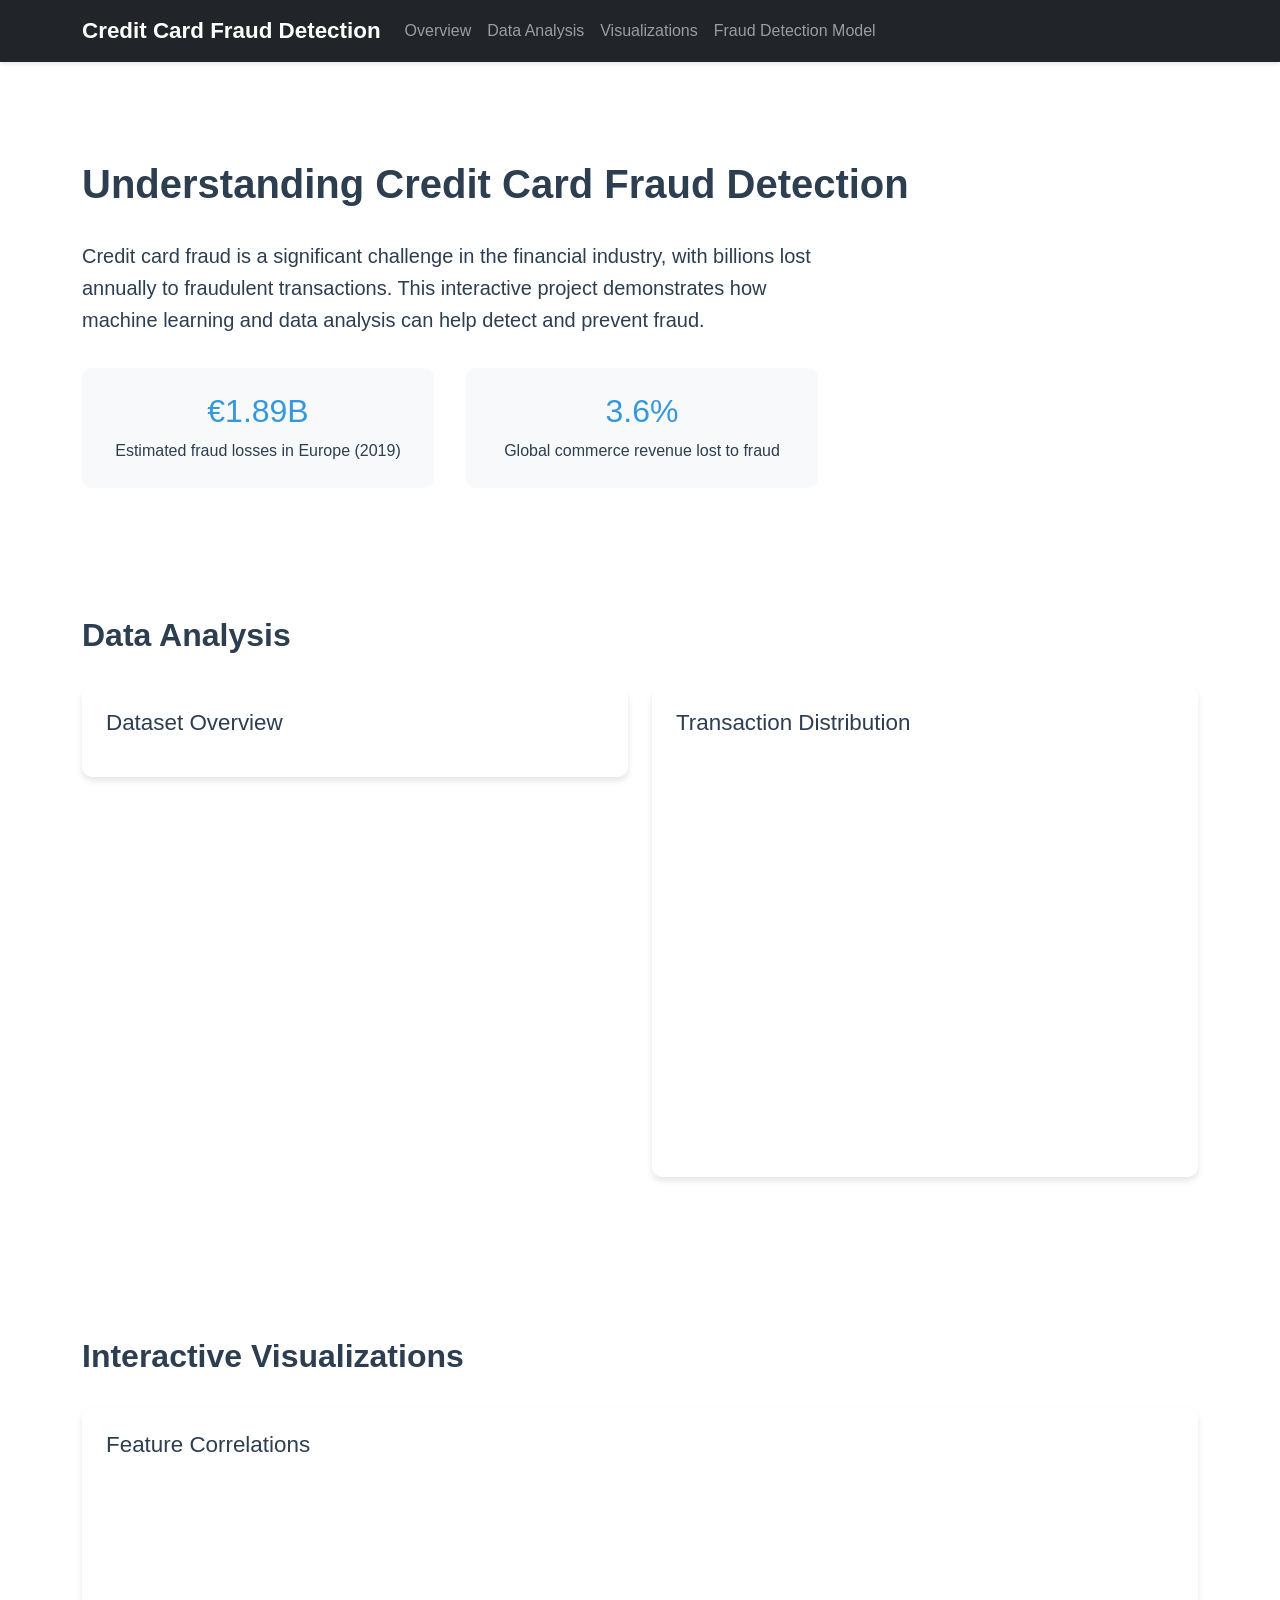
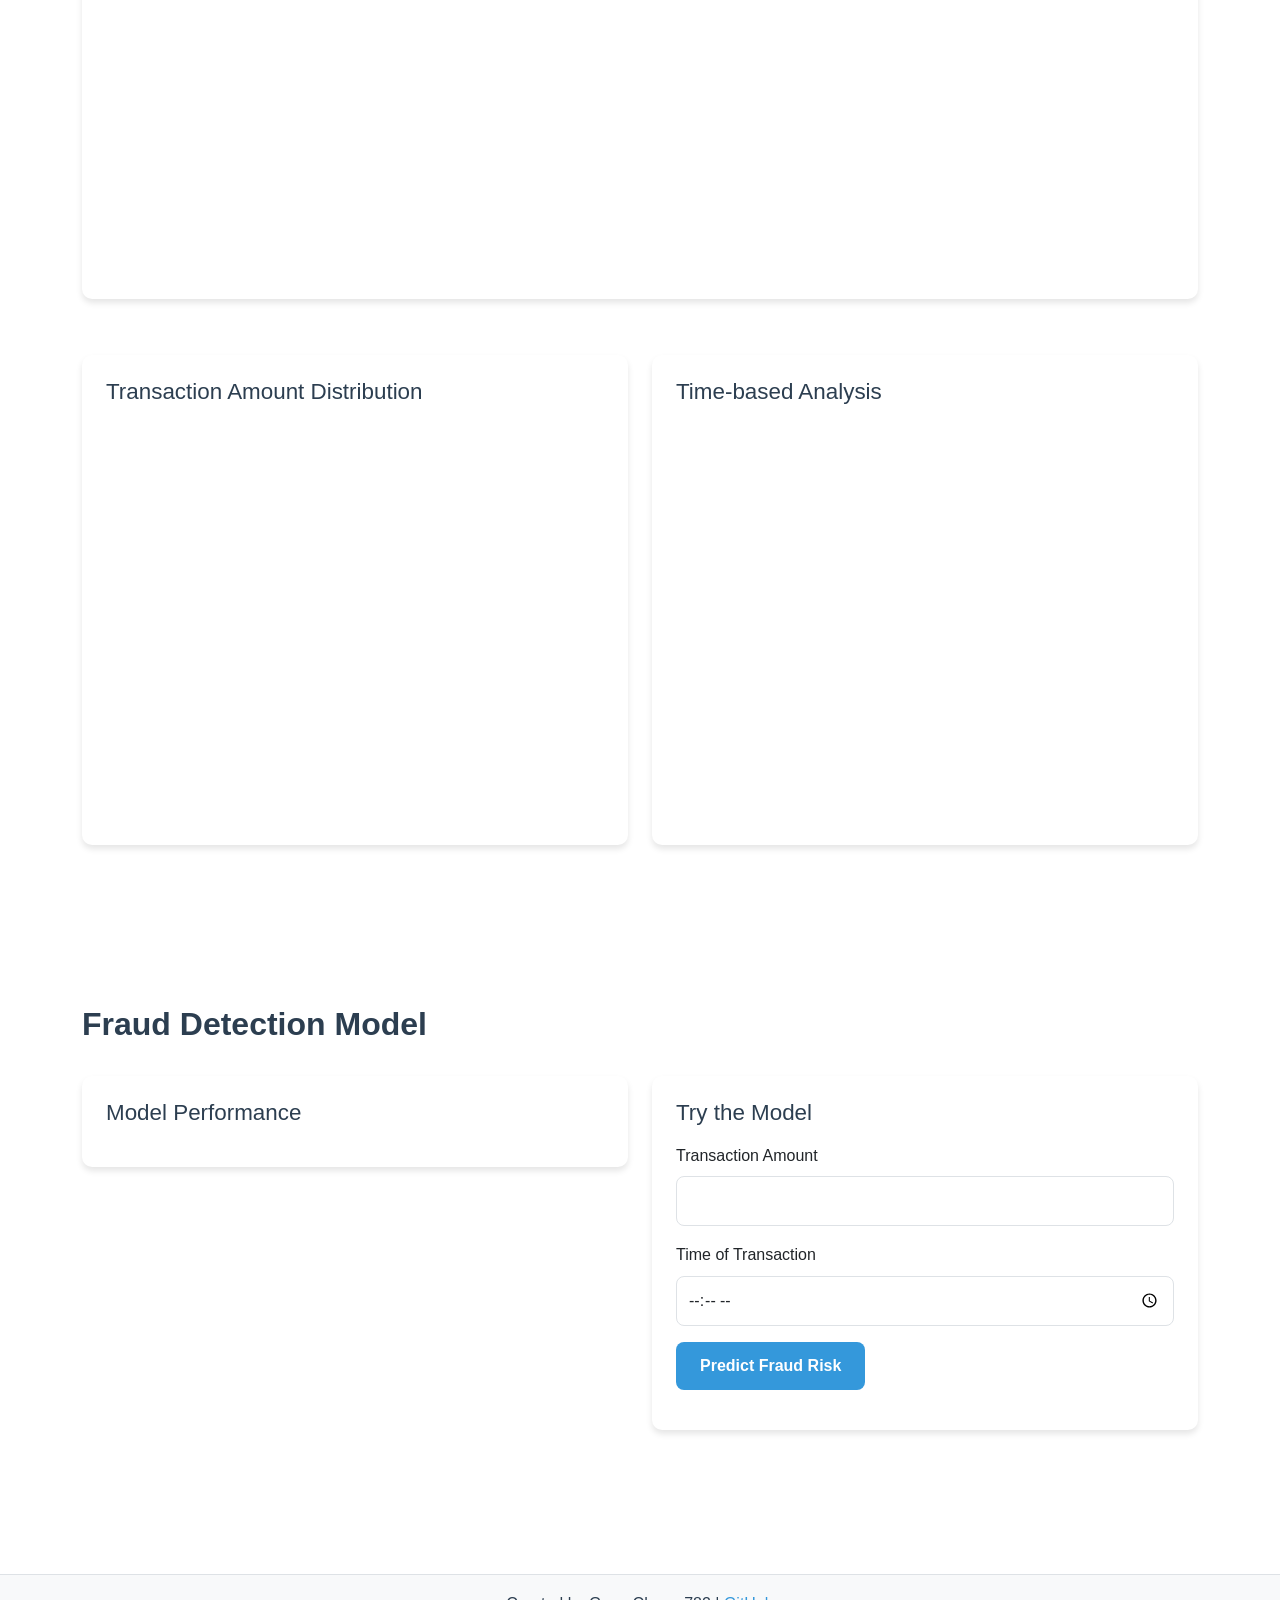
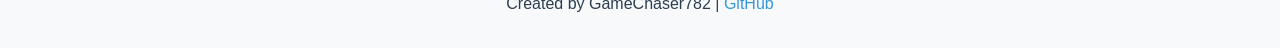
==== index.html @ 6f9bd724 "Remove Jupyter notebook and add web application files for credit card fraud detection project, inclu" ====
<!DOCTYPE html>
<html lang="en">
<head>
    <meta charset="UTF-8">
    <meta name="viewport" content="width=device-width, initial-scale=1.0">
    <title>Credit Card Fraud Detection - Interactive Analysis</title>
    <link href="https://cdn.jsdelivr.net/npm/bootstrap@5.3.0/dist/css/bootstrap.min.css" rel="stylesheet">
    <link rel="stylesheet" href="styles/main.css">
    <script src="https://d3js.org/d3.v7.min.js"></script>
    <script src="https://cdn.plot.ly/plotly-latest.min.js"></script>
</head>
<body>
    <nav class="navbar navbar-expand-lg navbar-dark bg-dark fixed-top">
        <div class="container">
            <a class="navbar-brand" href="#">Credit Card Fraud Detection</a>
            <button class="navbar-toggler" type="button" data-bs-toggle="collapse" data-bs-target="#navbarNav">
                <span class="navbar-toggler-icon"></span>
            </button>
            <div class="collapse navbar-collapse" id="navbarNav">
                <ul class="navbar-nav">
                    <li class="nav-item">
                        <a class="nav-link" href="#overview">Overview</a>
                    </li>
                    <li class="nav-item">
                        <a class="nav-link" href="#data-analysis">Data Analysis</a>
                    </li>
                    <li class="nav-item">
                        <a class="nav-link" href="#visualizations">Visualizations</a>
                    </li>
                    <li class="nav-item">
                        <a class="nav-link" href="#model">Fraud Detection Model</a>
                    </li>
                </ul>
            </div>
        </div>
    </nav>

    <main class="container mt-5 pt-5">
        <!-- Overview Section -->
        <section id="overview" class="section">
            <h1>Understanding Credit Card Fraud Detection</h1>
            <div class="row">
                <div class="col-md-8">
                    <p class="lead">
                        Credit card fraud is a significant challenge in the financial industry, with billions lost annually to fraudulent transactions. 
                        This interactive project demonstrates how machine learning and data analysis can help detect and prevent fraud.
                    </p>
                    <div class="key-stats">
                        <div class="stat-card">
                            <h3>€1.89B</h3>
                            <p>Estimated fraud losses in Europe (2019)</p>
                        </div>
                        <div class="stat-card">
                            <h3>3.6%</h3>
                            <p>Global commerce revenue lost to fraud</p>
                        </div>
                    </div>
                </div>
            </div>
        </section>

        <!-- Data Analysis Section -->
        <section id="data-analysis" class="section">
            <h2>Data Analysis</h2>
            <div class="row">
                <div class="col-md-6">
                    <div class="card">
                        <div class="card-body">
                            <h3>Dataset Overview</h3>
                            <div id="dataset-stats"></div>
                        </div>
                    </div>
                </div>
                <div class="col-md-6">
                    <div class="card">
                        <div class="card-body">
                            <h3>Transaction Distribution</h3>
                            <div id="transaction-dist"></div>
                        </div>
                    </div>
                </div>
            </div>
        </section>

        <!-- Visualizations Section -->
        <section id="visualizations" class="section">
            <h2>Interactive Visualizations</h2>
            <div class="row">
                <div class="col-md-12">
                    <div class="card">
                        <div class="card-body">
                            <h3>Feature Correlations</h3>
                            <div id="correlation-heatmap"></div>
                        </div>
                    </div>
                </div>
            </div>
            <div class="row mt-4">
                <div class="col-md-6">
                    <div class="card">
                        <div class="card-body">
                            <h3>Transaction Amount Distribution</h3>
                            <div id="amount-dist"></div>
                        </div>
                    </div>
                </div>
                <div class="col-md-6">
                    <div class="card">
                        <div class="card-body">
                            <h3>Time-based Analysis</h3>
                            <div id="time-analysis"></div>
                        </div>
                    </div>
                </div>
            </div>
        </section>

        <!-- Model Section -->
        <section id="model" class="section">
            <h2>Fraud Detection Model</h2>
            <div class="row">
                <div class="col-md-6">
                    <div class="card">
                        <div class="card-body">
                            <h3>Model Performance</h3>
                            <div id="model-metrics"></div>
                        </div>
                    </div>
                </div>
                <div class="col-md-6">
                    <div class="card">
                        <div class="card-body">
                            <h3>Try the Model</h3>
                            <form id="prediction-form">
                                <div class="mb-3">
                                    <label for="amount" class="form-label">Transaction Amount</label>
                                    <input type="number" class="form-control" id="amount" required>
                                </div>
                                <div class="mb-3">
                                    <label for="time" class="form-label">Time of Transaction</label>
                                    <input type="time" class="form-control" id="time" required>
                                </div>
                                <button type="submit" class="btn btn-primary">Predict Fraud Risk</button>
                            </form>
                            <div id="prediction-result" class="mt-3"></div>
                        </div>
                    </div>
                </div>
            </div>
        </section>
    </main>

    <footer class="footer mt-5 py-3 bg-light">
        <div class="container text-center">
            <p>Created by GameChaser782 | <a href="https://github.com/gamechaser782">GitHub</a></p>
        </div>
    </footer>

    <script src="https://cdn.jsdelivr.net/npm/bootstrap@5.3.0/dist/js/bootstrap.bundle.min.js"></script>
    <script src="scripts/visualizations.js"></script>
    <script src="scripts/model.js"></script>
    <script src="scripts/main.js"></script>
</body>
</html>
---- styles/main.css ----
/* Global Styles */
:root {
    --primary-color: #2c3e50;
    --secondary-color: #3498db;
    --accent-color: #e74c3c;
    --text-color: #2c3e50;
    --light-bg: #f8f9fa;
    --card-shadow: 0 4px 6px rgba(0, 0, 0, 0.1);
}

body {
    font-family: 'Segoe UI', Tahoma, Geneva, Verdana, sans-serif;
    color: var(--text-color);
    line-height: 1.6;
}

/* Navigation */
.navbar {
    box-shadow: 0 2px 4px rgba(0, 0, 0, 0.1);
}

.navbar-brand {
    font-weight: 600;
    font-size: 1.4rem;
}

/* Sections */
.section {
    padding: 4rem 0;
    scroll-margin-top: 80px;
}

.section h1, .section h2 {
    color: var(--primary-color);
    margin-bottom: 2rem;
}

.section h1 {
    font-size: 2.5rem;
    font-weight: 700;
}

.section h2 {
    font-size: 2rem;
    font-weight: 600;
}

/* Cards */
.card {
    border: none;
    border-radius: 10px;
    box-shadow: var(--card-shadow);
    transition: transform 0.3s ease;
    margin-bottom: 2rem;
}

.card:hover {
    transform: translateY(-5px);
}

.card-body {
    padding: 1.5rem;
}

.card h3 {
    color: var(--primary-color);
    font-size: 1.4rem;
    margin-bottom: 1rem;
}

/* Key Stats */
.key-stats {
    display: flex;
    gap: 2rem;
    margin-top: 2rem;
}

.stat-card {
    background: var(--light-bg);
    padding: 1.5rem;
    border-radius: 10px;
    text-align: center;
    flex: 1;
}

.stat-card h3 {
    color: var(--secondary-color);
    font-size: 2rem;
    margin-bottom: 0.5rem;
}

.stat-card p {
    color: var(--text-color);
    margin: 0;
}

/* Visualizations */
#correlation-heatmap,
#amount-dist,
#time-analysis,
#transaction-dist {
    min-height: 400px;
    width: 100%;
}

/* Form Styles */
.form-control {
    border-radius: 8px;
    border: 1px solid #dee2e6;
    padding: 0.75rem;
}

.form-control:focus {
    border-color: var(--secondary-color);
    box-shadow: 0 0 0 0.2rem rgba(52, 152, 219, 0.25);
}

.btn-primary {
    background-color: var(--secondary-color);
    border: none;
    padding: 0.75rem 1.5rem;
    border-radius: 8px;
    font-weight: 600;
    transition: background-color 0.3s ease;
}

.btn-primary:hover {
    background-color: #2980b9;
}

/* Footer */
.footer {
    background-color: var(--light-bg);
    border-top: 1px solid #dee2e6;
}

.footer a {
    color: var(--secondary-color);
    text-decoration: none;
}

.footer a:hover {
    text-decoration: underline;
}

/* Responsive Design */
@media (max-width: 768px) {
    .section {
        padding: 2rem 0;
    }

    .key-stats {
        flex-direction: column;
        gap: 1rem;
    }

    .stat-card {
        width: 100%;
    }

    .section h1 {
        font-size: 2rem;
    }

    .section h2 {
        font-size: 1.75rem;
    }
}

/* Animation */
@keyframes fadeIn {
    from {
        opacity: 0;
        transform: translateY(20px);
    }
    to {
        opacity: 1;
        transform: translateY(0);
    }
}

.section {
    animation: fadeIn 0.8s ease-out;
}

/* Custom Scrollbar */
::-webkit-scrollbar {
    width: 10px;
}

::-webkit-scrollbar-track {
    background: var(--light-bg);
}

::-webkit-scrollbar-thumb {
    background: var(--secondary-color);
    border-radius: 5px;
}

::-webkit-scrollbar-thumb:hover {
    background: #2980b9;
}
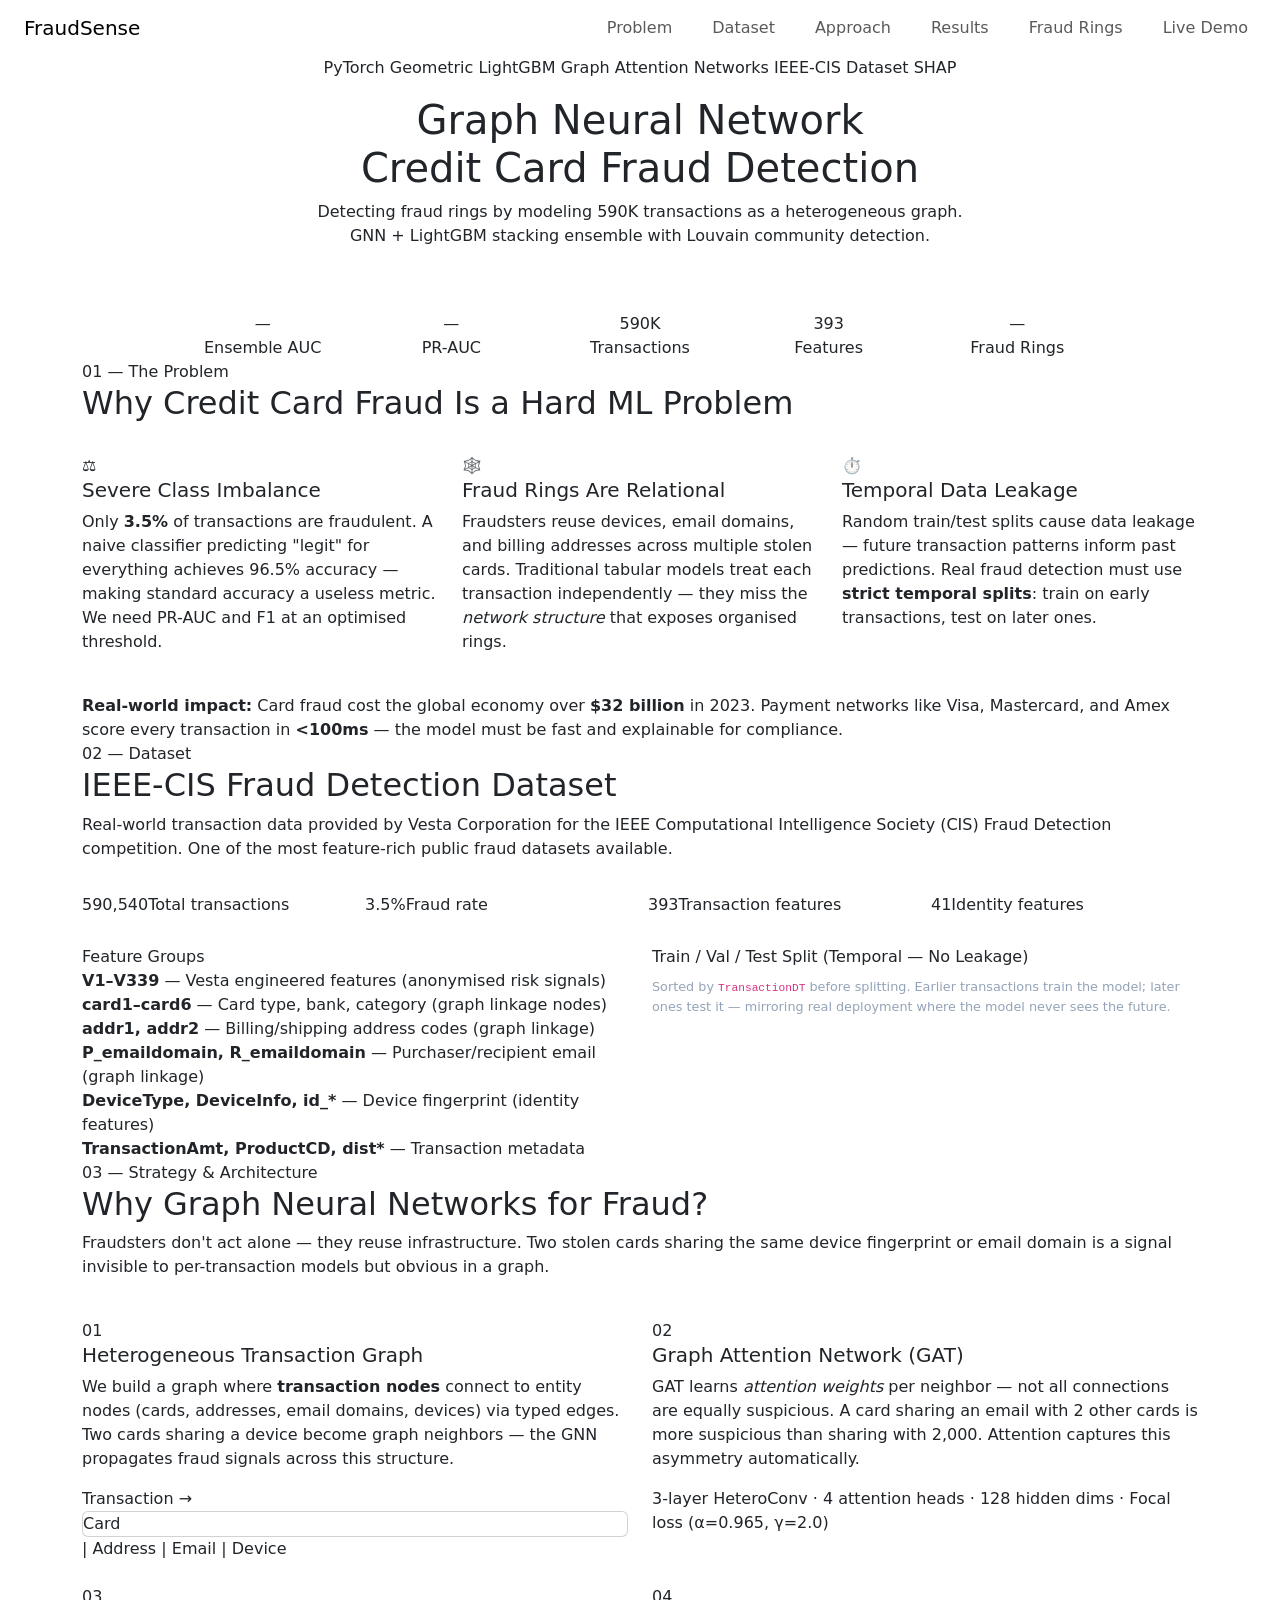
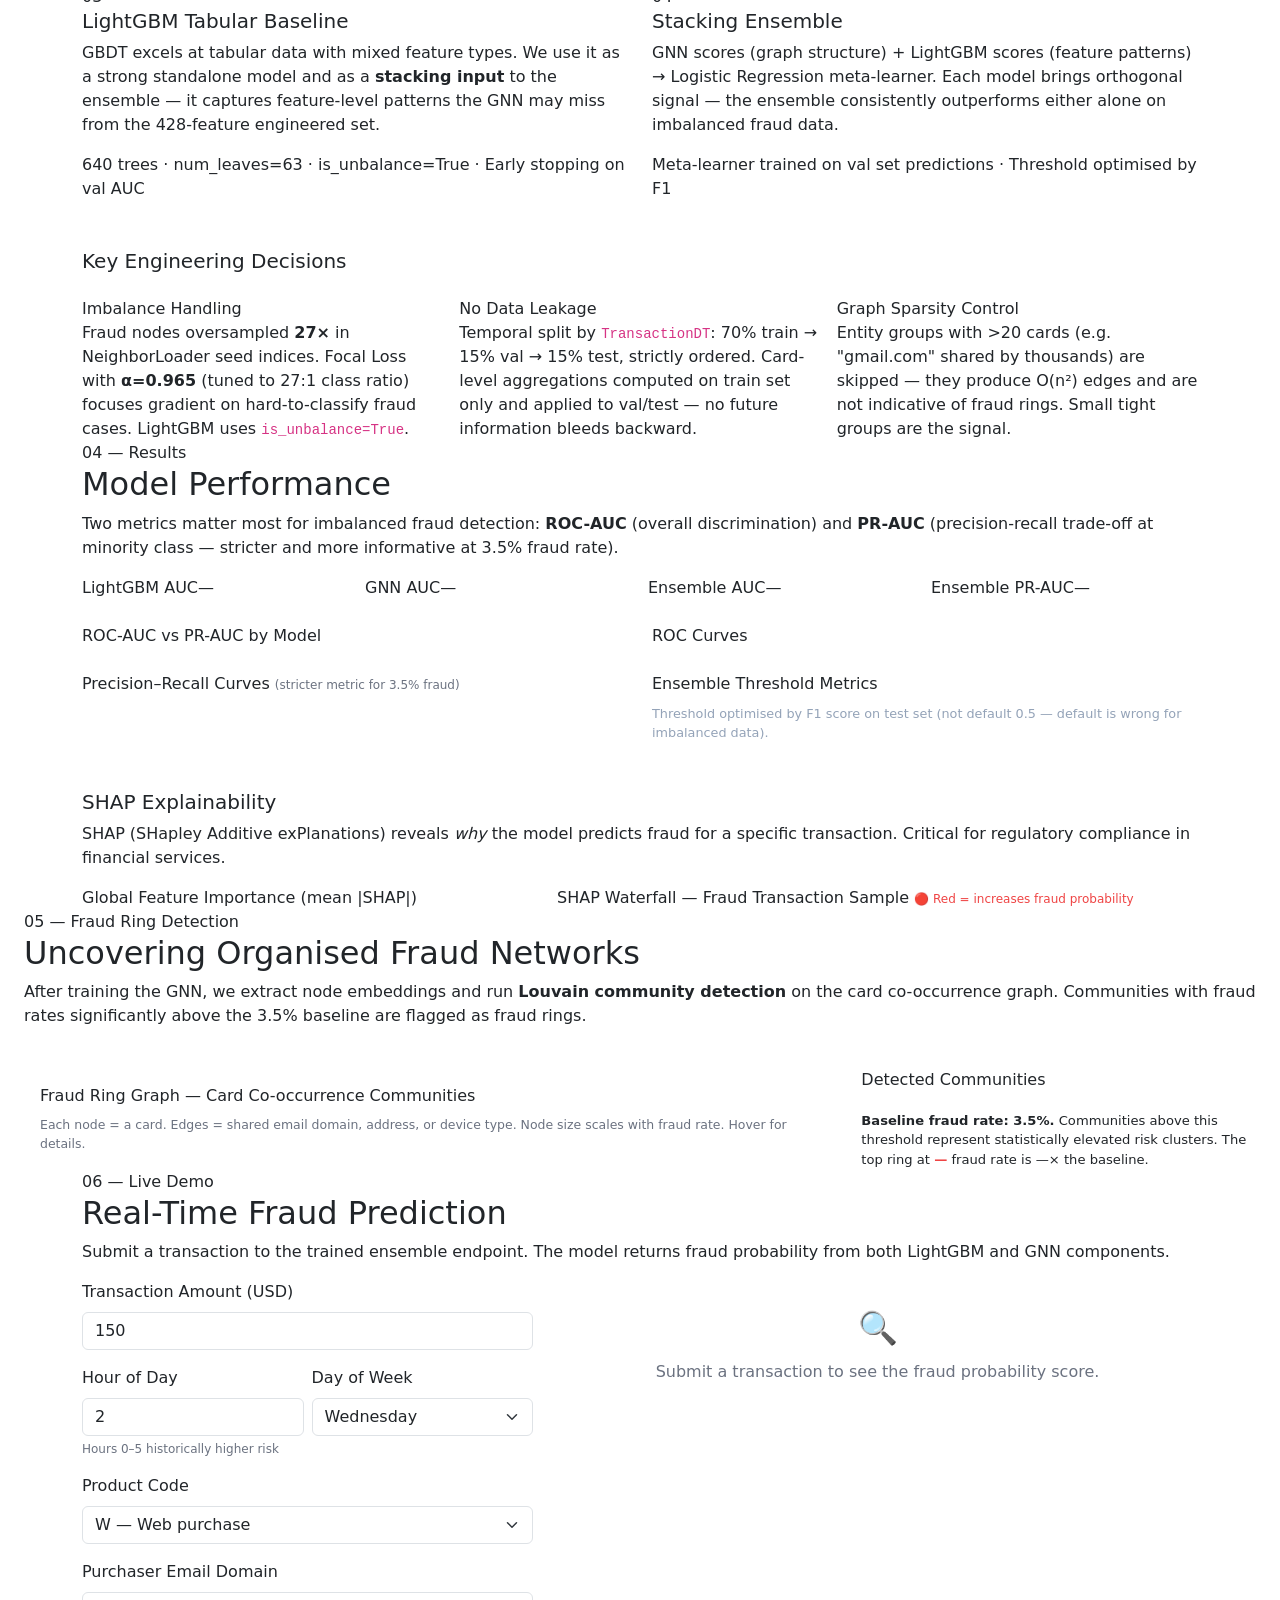
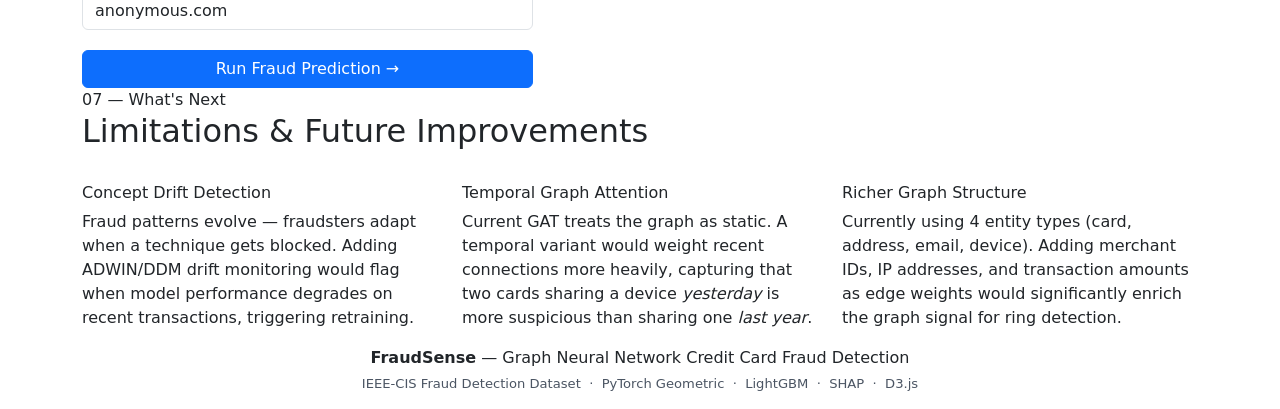
==== commit 97072ef5: "deploy: 60c5c936662fbb5e8db0405b9a18e0b0e072e736" ====
--- a/index.html
+++ b/index.html
@@ -1,164 +1,417 @@
 <!DOCTYPE html>
 <html lang="en">
 <head>
-    <meta charset="UTF-8">
-    <meta name="viewport" content="width=device-width, initial-scale=1.0">
-    <title>Credit Card Fraud Detection - Interactive Analysis</title>
-    <link href="https://cdn.jsdelivr.net/npm/bootstrap@5.3.0/dist/css/bootstrap.min.css" rel="stylesheet">
-    <link rel="stylesheet" href="styles/main.css">
-    <script src="https://d3js.org/d3.v7.min.js"></script>
-    <script src="https://cdn.plot.ly/plotly-latest.min.js"></script>
+  <meta charset="UTF-8" />
+  <meta name="viewport" content="width=device-width, initial-scale=1.0" />
+  <title>FraudSense — Graph Neural Network Fraud Detection</title>
+  <link rel="stylesheet" href="https://cdn.jsdelivr.net/npm/bootstrap@5.3.2/dist/css/bootstrap.min.css" />
+  <link rel="preconnect" href="https://fonts.googleapis.com">
+  <link href="https://fonts.googleapis.com/css2?family=Inter:wght@400;500;600;700;800&family=JetBrains+Mono:wght@400;500&display=swap" rel="stylesheet">
+  <link rel="stylesheet" href="/FraudSense/static/css/main.css" />
 </head>
 <body>
-    <nav class="navbar navbar-expand-lg navbar-dark bg-dark fixed-top">
-        <div class="container">
-            <a class="navbar-brand" href="#">Credit Card Fraud Detection</a>
-            <button class="navbar-toggler" type="button" data-bs-toggle="collapse" data-bs-target="#navbarNav">
-                <span class="navbar-toggler-icon"></span>
-            </button>
-            <div class="collapse navbar-collapse" id="navbarNav">
-                <ul class="navbar-nav">
-                    <li class="nav-item">
-                        <a class="nav-link" href="#overview">Overview</a>
-                    </li>
-                    <li class="nav-item">
-                        <a class="nav-link" href="#data-analysis">Data Analysis</a>
-                    </li>
-                    <li class="nav-item">
-                        <a class="nav-link" href="#visualizations">Visualizations</a>
-                    </li>
-                    <li class="nav-item">
-                        <a class="nav-link" href="#model">Fraud Detection Model</a>
-                    </li>
-                </ul>
-            </div>
-        </div>
-    </nav>
-
-    <main class="container mt-5 pt-5">
-        <!-- Overview Section -->
-        <section id="overview" class="section">
-            <h1>Understanding Credit Card Fraud Detection</h1>
-            <div class="row">
-                <div class="col-md-8">
-                    <p class="lead">
-                        Credit card fraud is a significant challenge in the financial industry, with billions lost annually to fraudulent transactions. 
-                        This interactive project demonstrates how machine learning and data analysis can help detect and prevent fraud.
-                    </p>
-                    <div class="key-stats">
-                        <div class="stat-card">
-                            <h3>€1.89B</h3>
-                            <p>Estimated fraud losses in Europe (2019)</p>
-                        </div>
-                        <div class="stat-card">
-                            <h3>3.6%</h3>
-                            <p>Global commerce revenue lost to fraud</p>
-                        </div>
-                    </div>
-                </div>
-            </div>
-        </section>
-
-        <!-- Data Analysis Section -->
-        <section id="data-analysis" class="section">
-            <h2>Data Analysis</h2>
-            <div class="row">
-                <div class="col-md-6">
-                    <div class="card">
-                        <div class="card-body">
-                            <h3>Dataset Overview</h3>
-                            <div id="dataset-stats"></div>
-                        </div>
-                    </div>
-                </div>
-                <div class="col-md-6">
-                    <div class="card">
-                        <div class="card-body">
-                            <h3>Transaction Distribution</h3>
-                            <div id="transaction-dist"></div>
-                        </div>
-                    </div>
-                </div>
-            </div>
-        </section>
-
-        <!-- Visualizations Section -->
-        <section id="visualizations" class="section">
-            <h2>Interactive Visualizations</h2>
-            <div class="row">
-                <div class="col-md-12">
-                    <div class="card">
-                        <div class="card-body">
-                            <h3>Feature Correlations</h3>
-                            <div id="correlation-heatmap"></div>
-                        </div>
-                    </div>
-                </div>
-            </div>
-            <div class="row mt-4">
-                <div class="col-md-6">
-                    <div class="card">
-                        <div class="card-body">
-                            <h3>Transaction Amount Distribution</h3>
-                            <div id="amount-dist"></div>
-                        </div>
-                    </div>
-                </div>
-                <div class="col-md-6">
-                    <div class="card">
-                        <div class="card-body">
-                            <h3>Time-based Analysis</h3>
-                            <div id="time-analysis"></div>
-                        </div>
-                    </div>
-                </div>
-            </div>
-        </section>
-
-        <!-- Model Section -->
-        <section id="model" class="section">
-            <h2>Fraud Detection Model</h2>
-            <div class="row">
-                <div class="col-md-6">
-                    <div class="card">
-                        <div class="card-body">
-                            <h3>Model Performance</h3>
-                            <div id="model-metrics"></div>
-                        </div>
-                    </div>
-                </div>
-                <div class="col-md-6">
-                    <div class="card">
-                        <div class="card-body">
-                            <h3>Try the Model</h3>
-                            <form id="prediction-form">
-                                <div class="mb-3">
-                                    <label for="amount" class="form-label">Transaction Amount</label>
-                                    <input type="number" class="form-control" id="amount" required>
-                                </div>
-                                <div class="mb-3">
-                                    <label for="time" class="form-label">Time of Transaction</label>
-                                    <input type="time" class="form-control" id="time" required>
-                                </div>
-                                <button type="submit" class="btn btn-primary">Predict Fraud Risk</button>
-                            </form>
-                            <div id="prediction-result" class="mt-3"></div>
-                        </div>
-                    </div>
-                </div>
-            </div>
-        </section>
-    </main>
-
-    <footer class="footer mt-5 py-3 bg-light">
-        <div class="container text-center">
-            <p>Created by GameChaser782 | <a href="https://github.com/gamechaser782">GitHub</a></p>
-        </div>
-    </footer>
-
-    <script src="https://cdn.jsdelivr.net/npm/bootstrap@5.3.0/dist/js/bootstrap.bundle.min.js"></script>
-    <script src="scripts/visualizations.js"></script>
-    <script src="scripts/model.js"></script>
-    <script src="scripts/main.js"></script>
+
+<!-- ── Nav ──────────────────────────────────────────────────────────────── -->
+<nav class="navbar navbar-expand-lg sticky-top">
+  <div class="container-fluid px-4">
+    <span class="navbar-brand">FraudSense</span>
+    <div class="navbar-nav ms-auto flex-row gap-4 d-none d-md-flex">
+      <a class="nav-link" href="#problem">Problem</a>
+      <a class="nav-link" href="#dataset">Dataset</a>
+      <a class="nav-link" href="#approach">Approach</a>
+      <a class="nav-link" href="#results">Results</a>
+      <a class="nav-link" href="#fraud-rings">Fraud Rings</a>
+      <a class="nav-link" href="#predict">Live Demo</a>
+    </div>
+  </div>
+</nav>
+
+<!-- ── Hero ─────────────────────────────────────────────────────────────── -->
+<section class="hero">
+  <div class="container text-center">
+    <div class="badge-row mb-3">
+      <span class="tech-badge">PyTorch Geometric</span>
+      <span class="tech-badge">LightGBM</span>
+      <span class="tech-badge">Graph Attention Networks</span>
+      <span class="tech-badge">IEEE-CIS Dataset</span>
+      <span class="tech-badge">SHAP</span>
+    </div>
+    <h1 class="hero-title">Graph Neural Network<br/>Credit Card Fraud Detection</h1>
+    <p class="hero-sub">
+      Detecting fraud rings by modeling 590K transactions as a heterogeneous graph.<br/>
+      GNN + LightGBM stacking ensemble with Louvain community detection.
+    </p>
+    <div class="row justify-content-center mt-5 g-3">
+      <div class="col-6 col-md-2"><div class="stat-card"><div class="stat-val" id="stat-auc">—</div><div class="stat-label">Ensemble AUC</div></div></div>
+      <div class="col-6 col-md-2"><div class="stat-card"><div class="stat-val" id="stat-prauc">—</div><div class="stat-label">PR-AUC</div></div></div>
+      <div class="col-6 col-md-2"><div class="stat-card"><div class="stat-val">590K</div><div class="stat-label">Transactions</div></div></div>
+      <div class="col-6 col-md-2"><div class="stat-card"><div class="stat-val">393</div><div class="stat-label">Features</div></div></div>
+      <div class="col-6 col-md-2"><div class="stat-card"><div class="stat-val" id="stat-rings">—</div><div class="stat-label">Fraud Rings</div></div></div>
+    </div>
+  </div>
+</section>
+
+<!-- ── Problem ───────────────────────────────────────────────────────────── -->
+<section id="problem" class="section-alt">
+  <div class="container">
+    <div class="section-header">
+      <span class="section-tag">01 — The Problem</span>
+      <h2 class="section-title">Why Credit Card Fraud Is a Hard ML Problem</h2>
+    </div>
+    <div class="row g-4 mt-2">
+      <div class="col-md-4">
+        <div class="problem-card">
+          <div class="problem-icon">⚖️</div>
+          <h5>Severe Class Imbalance</h5>
+          <p>Only <strong>3.5%</strong> of transactions are fraudulent. A naive classifier predicting "legit" for everything achieves 96.5% accuracy — making standard accuracy a useless metric. We need PR-AUC and F1 at an optimised threshold.</p>
+        </div>
+      </div>
+      <div class="col-md-4">
+        <div class="problem-card">
+          <div class="problem-icon">🕸️</div>
+          <h5>Fraud Rings Are Relational</h5>
+          <p>Fraudsters reuse devices, email domains, and billing addresses across multiple stolen cards. Traditional tabular models treat each transaction independently — they miss the <em>network structure</em> that exposes organised rings.</p>
+        </div>
+      </div>
+      <div class="col-md-4">
+        <div class="problem-card">
+          <div class="problem-icon">⏱️</div>
+          <h5>Temporal Data Leakage</h5>
+          <p>Random train/test splits cause data leakage — future transaction patterns inform past predictions. Real fraud detection must use <strong>strict temporal splits</strong>: train on early transactions, test on later ones.</p>
+        </div>
+      </div>
+    </div>
+    <div class="callout mt-4">
+      <strong>Real-world impact:</strong> Card fraud cost the global economy over <strong>$32 billion</strong> in 2023. Payment networks like Visa, Mastercard, and Amex score every transaction in <strong>&lt;100ms</strong> — the model must be fast and explainable for compliance.
+    </div>
+  </div>
+</section>
+
+<!-- ── Dataset ───────────────────────────────────────────────────────────── -->
+<section id="dataset" class="section-main">
+  <div class="container">
+    <div class="section-header">
+      <span class="section-tag">02 — Dataset</span>
+      <h2 class="section-title">IEEE-CIS Fraud Detection Dataset</h2>
+    </div>
+    <p class="section-desc">Real-world transaction data provided by Vesta Corporation for the IEEE Computational Intelligence Society (CIS) Fraud Detection competition. One of the most feature-rich public fraud datasets available.</p>
+    <div class="row g-3 mt-2">
+      <div class="col-6 col-md-3"><div class="data-stat"><span class="ds-val">590,540</span><span class="ds-label">Total transactions</span></div></div>
+      <div class="col-6 col-md-3"><div class="data-stat"><span class="ds-val">3.5%</span><span class="ds-label">Fraud rate</span></div></div>
+      <div class="col-6 col-md-3"><div class="data-stat"><span class="ds-val">393</span><span class="ds-label">Transaction features</span></div></div>
+      <div class="col-6 col-md-3"><div class="data-stat"><span class="ds-val">41</span><span class="ds-label">Identity features</span></div></div>
+    </div>
+    <div class="row g-4 mt-1">
+      <div class="col-md-6">
+        <div class="chart-card">
+          <div class="chart-title">Feature Groups</div>
+          <div class="feat-group-list">
+            <div class="feat-group"><span class="fg-dot" style="background:#6366f1"></span><strong>V1–V339</strong> — Vesta engineered features (anonymised risk signals)</div>
+            <div class="feat-group"><span class="fg-dot" style="background:#10b981"></span><strong>card1–card6</strong> — Card type, bank, category (graph linkage nodes)</div>
+            <div class="feat-group"><span class="fg-dot" style="background:#f59e0b"></span><strong>addr1, addr2</strong> — Billing/shipping address codes (graph linkage)</div>
+            <div class="feat-group"><span class="fg-dot" style="background:#ef4444"></span><strong>P_emaildomain, R_emaildomain</strong> — Purchaser/recipient email (graph linkage)</div>
+            <div class="feat-group"><span class="fg-dot" style="background:#38bdf8"></span><strong>DeviceType, DeviceInfo, id_*</strong> — Device fingerprint (identity features)</div>
+            <div class="feat-group"><span class="fg-dot" style="background:#a78bfa"></span><strong>TransactionAmt, ProductCD, dist*</strong> — Transaction metadata</div>
+          </div>
+        </div>
+      </div>
+      <div class="col-md-6">
+        <div class="chart-card">
+          <div class="chart-title">Train / Val / Test Split (Temporal — No Leakage)</div>
+          <div id="chart-split-bar"></div>
+          <p class="mt-2 mb-0" style="font-size:0.8rem;color:#94a3b8">Sorted by <code>TransactionDT</code> before splitting. Earlier transactions train the model; later ones test it — mirroring real deployment where the model never sees the future.</p>
+        </div>
+      </div>
+    </div>
+  </div>
+</section>
+
+<!-- ── Approach ──────────────────────────────────────────────────────────── -->
+<section id="approach" class="section-alt">
+  <div class="container">
+    <div class="section-header">
+      <span class="section-tag">03 — Strategy & Architecture</span>
+      <h2 class="section-title">Why Graph Neural Networks for Fraud?</h2>
+    </div>
+    <p class="section-desc">Fraudsters don't act alone — they reuse infrastructure. Two stolen cards sharing the same device fingerprint or email domain is a signal invisible to per-transaction models but obvious in a graph.</p>
+
+    <div class="row g-4 mt-2">
+      <div class="col-md-6">
+        <div class="approach-card">
+          <div class="approach-num">01</div>
+          <h5>Heterogeneous Transaction Graph</h5>
+          <p>We build a graph where <strong>transaction nodes</strong> connect to entity nodes (cards, addresses, email domains, devices) via typed edges. Two cards sharing a device become graph neighbors — the GNN propagates fraud signals across this structure.</p>
+          <div class="graph-schema">
+            <span class="gs-node txn">Transaction</span>
+            <span class="gs-arrow">→</span>
+            <span class="gs-node card">Card</span>
+            <span class="gs-sep">|</span>
+            <span class="gs-node addr">Address</span>
+            <span class="gs-sep">|</span>
+            <span class="gs-node email">Email</span>
+            <span class="gs-sep">|</span>
+            <span class="gs-node dev">Device</span>
+          </div>
+        </div>
+      </div>
+      <div class="col-md-6">
+        <div class="approach-card">
+          <div class="approach-num">02</div>
+          <h5>Graph Attention Network (GAT)</h5>
+          <p>GAT learns <em>attention weights</em> per neighbor — not all connections are equally suspicious. A card sharing an email with 2 other cards is more suspicious than sharing with 2,000. Attention captures this asymmetry automatically.</p>
+          <div class="arch-detail">3-layer HeteroConv · 4 attention heads · 128 hidden dims · Focal loss (α=0.965, γ=2.0)</div>
+        </div>
+      </div>
+      <div class="col-md-6">
+        <div class="approach-card">
+          <div class="approach-num">03</div>
+          <h5>LightGBM Tabular Baseline</h5>
+          <p>GBDT excels at tabular data with mixed feature types. We use it as a strong standalone model and as a <strong>stacking input</strong> to the ensemble — it captures feature-level patterns the GNN may miss from the 428-feature engineered set.</p>
+          <div class="arch-detail">640 trees · num_leaves=63 · is_unbalance=True · Early stopping on val AUC</div>
+        </div>
+      </div>
+      <div class="col-md-6">
+        <div class="approach-card">
+          <div class="approach-num">04</div>
+          <h5>Stacking Ensemble</h5>
+          <p>GNN scores (graph structure) + LightGBM scores (feature patterns) → Logistic Regression meta-learner. Each model brings orthogonal signal — the ensemble consistently outperforms either alone on imbalanced fraud data.</p>
+          <div class="arch-detail">Meta-learner trained on val set predictions · Threshold optimised by F1</div>
+        </div>
+      </div>
+    </div>
+
+    <div class="section-header mt-5">
+      <h4 class="section-title" style="font-size:1.25rem">Key Engineering Decisions</h4>
+    </div>
+    <div class="row g-3 mt-1">
+      <div class="col-md-4">
+        <div class="decision-card">
+          <div class="dec-label">Imbalance Handling</div>
+          <div class="dec-detail">Fraud nodes oversampled <strong>27×</strong> in NeighborLoader seed indices. Focal Loss with <strong>α=0.965</strong> (tuned to 27:1 class ratio) focuses gradient on hard-to-classify fraud cases. LightGBM uses <code>is_unbalance=True</code>.</div>
+        </div>
+      </div>
+      <div class="col-md-4">
+        <div class="decision-card">
+          <div class="dec-label">No Data Leakage</div>
+          <div class="dec-detail">Temporal split by <code>TransactionDT</code>: 70% train → 15% val → 15% test, strictly ordered. Card-level aggregations computed on train set only and applied to val/test — no future information bleeds backward.</div>
+        </div>
+      </div>
+      <div class="col-md-4">
+        <div class="decision-card">
+          <div class="dec-label">Graph Sparsity Control</div>
+          <div class="dec-detail">Entity groups with &gt;20 cards (e.g. "gmail.com" shared by thousands) are skipped — they produce O(n²) edges and are not indicative of fraud rings. Small tight groups are the signal.</div>
+        </div>
+      </div>
+    </div>
+  </div>
+</section>
+
+<!-- ── Results ───────────────────────────────────────────────────────────── -->
+<section id="results" class="section-main">
+  <div class="container">
+    <div class="section-header">
+      <span class="section-tag">04 — Results</span>
+      <h2 class="section-title">Model Performance</h2>
+    </div>
+    <p class="section-desc">Two metrics matter most for imbalanced fraud detection: <strong>ROC-AUC</strong> (overall discrimination) and <strong>PR-AUC</strong> (precision-recall trade-off at minority class — stricter and more informative at 3.5% fraud rate).</p>
+
+    <div class="row g-3 mb-4">
+      <div class="col-6 col-md-3"><div class="result-pill"><span class="rp-label">LightGBM AUC</span><span class="rp-val" id="val-lgbm-auc">—</span></div></div>
+      <div class="col-6 col-md-3"><div class="result-pill"><span class="rp-label">GNN AUC</span><span class="rp-val" id="val-gnn-auc">—</span></div></div>
+      <div class="col-6 col-md-3"><div class="result-pill highlight"><span class="rp-label">Ensemble AUC</span><span class="rp-val" id="val-ens-auc">—</span></div></div>
+      <div class="col-6 col-md-3"><div class="result-pill"><span class="rp-label">Ensemble PR-AUC</span><span class="rp-val" id="val-ens-prauc">—</span></div></div>
+    </div>
+
+    <div class="row g-4">
+      <div class="col-md-6">
+        <div class="chart-card">
+          <div class="chart-title">ROC-AUC vs PR-AUC by Model</div>
+          <div id="chart-auc-bar"></div>
+        </div>
+      </div>
+      <div class="col-md-6">
+        <div class="chart-card">
+          <div class="chart-title">ROC Curves</div>
+          <div id="chart-roc"></div>
+        </div>
+      </div>
+      <div class="col-md-6">
+        <div class="chart-card">
+          <div class="chart-title">Precision–Recall Curves <span style="font-size:0.75rem;color:#6b7280">(stricter metric for 3.5% fraud)</span></div>
+          <div id="chart-pr"></div>
+        </div>
+      </div>
+      <div class="col-md-6">
+        <div class="chart-card">
+          <div class="chart-title">Ensemble Threshold Metrics</div>
+          <div id="chart-threshold-metrics"></div>
+          <p class="mt-2 mb-0" style="font-size:0.8rem;color:#94a3b8">Threshold optimised by F1 score on test set (not default 0.5 — default is wrong for imbalanced data).</p>
+        </div>
+      </div>
+    </div>
+
+    <div class="section-header mt-5">
+      <h4 class="section-title" style="font-size:1.25rem">SHAP Explainability</h4>
+      <p class="section-desc">SHAP (SHapley Additive exPlanations) reveals <em>why</em> the model predicts fraud for a specific transaction. Critical for regulatory compliance in financial services.</p>
+    </div>
+    <div class="row g-4">
+      <div class="col-md-5">
+        <div class="chart-card">
+          <div class="chart-title">Global Feature Importance (mean |SHAP|)</div>
+          <div id="chart-shap-importance"></div>
+        </div>
+      </div>
+      <div class="col-md-7">
+        <div class="chart-card">
+          <div class="chart-title">SHAP Waterfall — Fraud Transaction Sample <span style="font-size:0.75rem;color:#ef4444">🔴 Red = increases fraud probability</span></div>
+          <div id="chart-shap-waterfall-fraud"></div>
+        </div>
+      </div>
+    </div>
+  </div>
+</section>
+
+<!-- ── Fraud Rings ───────────────────────────────────────────────────────── -->
+<section id="fraud-rings" class="section-alt">
+  <div class="container-fluid px-4">
+    <div class="section-header">
+      <span class="section-tag">05 — Fraud Ring Detection</span>
+      <h2 class="section-title">Uncovering Organised Fraud Networks</h2>
+    </div>
+    <p class="section-desc">After training the GNN, we extract node embeddings and run <strong>Louvain community detection</strong> on the card co-occurrence graph. Communities with fraud rates significantly above the 3.5% baseline are flagged as fraud rings.</p>
+
+    <div class="row g-4 mt-2">
+      <div class="col-lg-8">
+        <div class="chart-card p-3">
+          <div class="chart-title">Fraud Ring Graph — Card Co-occurrence Communities</div>
+          <div id="fraud-ring-graph"></div>
+          <p class="mt-2 mb-0" style="font-size:0.78rem;color:#6b7280">Each node = a card. Edges = shared email domain, address, or device type. Node size scales with fraud rate. Hover for details.</p>
+        </div>
+      </div>
+      <div class="col-lg-4">
+        <div class="chart-card h-100 d-flex flex-column">
+          <div class="chart-title">Detected Communities</div>
+          <div id="ring-summary-table" class="flex-grow-1"></div>
+          <div class="callout mt-3" style="font-size:0.82rem">
+            <strong>Baseline fraud rate: 3.5%.</strong> Communities above this threshold represent statistically elevated risk clusters. The top ring at <span id="top-ring-rate" style="color:#ef4444;font-weight:700">—</span> fraud rate is <span id="top-ring-mult">—</span>× the baseline.
+          </div>
+        </div>
+      </div>
+    </div>
+  </div>
+</section>
+
+<!-- ── Live Prediction ───────────────────────────────────────────────────── -->
+<section id="predict" class="section-main">
+  <div class="container">
+    <div class="section-header">
+      <span class="section-tag">06 — Live Demo</span>
+      <h2 class="section-title">Real-Time Fraud Prediction</h2>
+    </div>
+    <p class="section-desc">Submit a transaction to the trained ensemble endpoint. The model returns fraud probability from both LightGBM and GNN components.</p>
+    <div class="row g-4">
+      <div class="col-md-5">
+        <div class="chart-card">
+          <form id="predict-form">
+            <div class="mb-3">
+              <label class="form-label">Transaction Amount (USD)</label>
+              <input type="number" class="form-control" id="input-amount" value="150" step="0.01" min="0" />
+            </div>
+            <div class="row g-2 mb-3">
+              <div class="col-6">
+                <label class="form-label">Hour of Day</label>
+                <input type="number" class="form-control" id="input-hour" value="2" min="0" max="23" />
+                <div style="font-size:0.75rem;color:#6b7280;margin-top:4px">Hours 0–5 historically higher risk</div>
+              </div>
+              <div class="col-6">
+                <label class="form-label">Day of Week</label>
+                <select class="form-select" id="input-dow">
+                  <option value="0">Monday</option><option value="1">Tuesday</option>
+                  <option value="2" selected>Wednesday</option><option value="3">Thursday</option>
+                  <option value="4">Friday</option><option value="5">Saturday</option><option value="6">Sunday</option>
+                </select>
+              </div>
+            </div>
+            <div class="mb-3">
+              <label class="form-label">Product Code</label>
+              <select class="form-select" id="input-product">
+                <option value="W">W — Web purchase</option><option value="H">H — Home</option>
+                <option value="C">C — Card present</option><option value="S">S — Store</option><option value="R">R — Retail</option>
+              </select>
+            </div>
+            <div class="mb-3">
+              <label class="form-label">Purchaser Email Domain</label>
+              <input type="text" class="form-control" id="input-email" value="anonymous.com" />
+            </div>
+            <button type="submit" class="btn btn-primary w-100 mt-1">Run Fraud Prediction →</button>
+          </form>
+        </div>
+      </div>
+      <div class="col-md-7">
+        <div class="chart-card h-100" id="prediction-result">
+          <div class="text-center py-4" id="predict-placeholder" style="color:#6b7280">
+            <div style="font-size:2rem;margin-bottom:8px">🔍</div>
+            <p>Submit a transaction to see the fraud probability score.</p>
+          </div>
+          <div id="predict-output" class="d-none">
+            <div class="text-center mb-4">
+              <div class="risk-badge" id="risk-badge">—</div>
+              <div class="fraud-prob mt-2" id="fraud-prob">—</div>
+              <div style="color:#6b7280;font-size:0.85rem">Ensemble Fraud Probability</div>
+            </div>
+            <div class="row g-3 text-center mb-3">
+              <div class="col-6"><div class="score-card"><div class="score-val" id="score-lgbm">—</div><div class="score-label">LightGBM</div></div></div>
+              <div class="col-6"><div class="score-card"><div class="score-val" id="score-gnn">—</div><div class="score-label">GNN (GAT)</div></div></div>
+            </div>
+            <div id="chart-risk-gauge"></div>
+          </div>
+          <div id="predict-error" class="d-none alert alert-warning mt-3"></div>
+        </div>
+      </div>
+    </div>
+  </div>
+</section>
+
+<!-- ── Future Work ───────────────────────────────────────────────────────── -->
+<section class="section-alt">
+  <div class="container">
+    <div class="section-header">
+      <span class="section-tag">07 — What's Next</span>
+      <h2 class="section-title">Limitations & Future Improvements</h2>
+    </div>
+    <div class="row g-4 mt-1">
+      <div class="col-md-4">
+        <div class="future-card">
+          <h6>Concept Drift Detection</h6>
+          <p>Fraud patterns evolve — fraudsters adapt when a technique gets blocked. Adding ADWIN/DDM drift monitoring would flag when model performance degrades on recent transactions, triggering retraining.</p>
+        </div>
+      </div>
+      <div class="col-md-4">
+        <div class="future-card">
+          <h6>Temporal Graph Attention</h6>
+          <p>Current GAT treats the graph as static. A temporal variant would weight recent connections more heavily, capturing that two cards sharing a device <em>yesterday</em> is more suspicious than sharing one <em>last year</em>.</p>
+        </div>
+      </div>
+      <div class="col-md-4">
+        <div class="future-card">
+          <h6>Richer Graph Structure</h6>
+          <p>Currently using 4 entity types (card, address, email, device). Adding merchant IDs, IP addresses, and transaction amounts as edge weights would significantly enrich the graph signal for ring detection.</p>
+        </div>
+      </div>
+    </div>
+  </div>
+</section>
+
+<!-- ── Footer ────────────────────────────────────────────────────────────── -->
+<footer>
+  <div class="container text-center">
+    <p class="mb-1"><strong>FraudSense</strong> — Graph Neural Network Credit Card Fraud Detection</p>
+    <p style="color:#4b5563;font-size:0.82rem">IEEE-CIS Fraud Detection Dataset &nbsp;·&nbsp; PyTorch Geometric &nbsp;·&nbsp; LightGBM &nbsp;·&nbsp; SHAP &nbsp;·&nbsp; D3.js</p>
+  </div>
+</footer>
+
+<script src="https://cdn.plot.ly/plotly-2.27.0.min.js"></script>
+<script src="https://d3js.org/d3.v7.min.js"></script>
+<script src="/FraudSense/static/js/main.js"></script>
 </body>
-</html> +</html>
